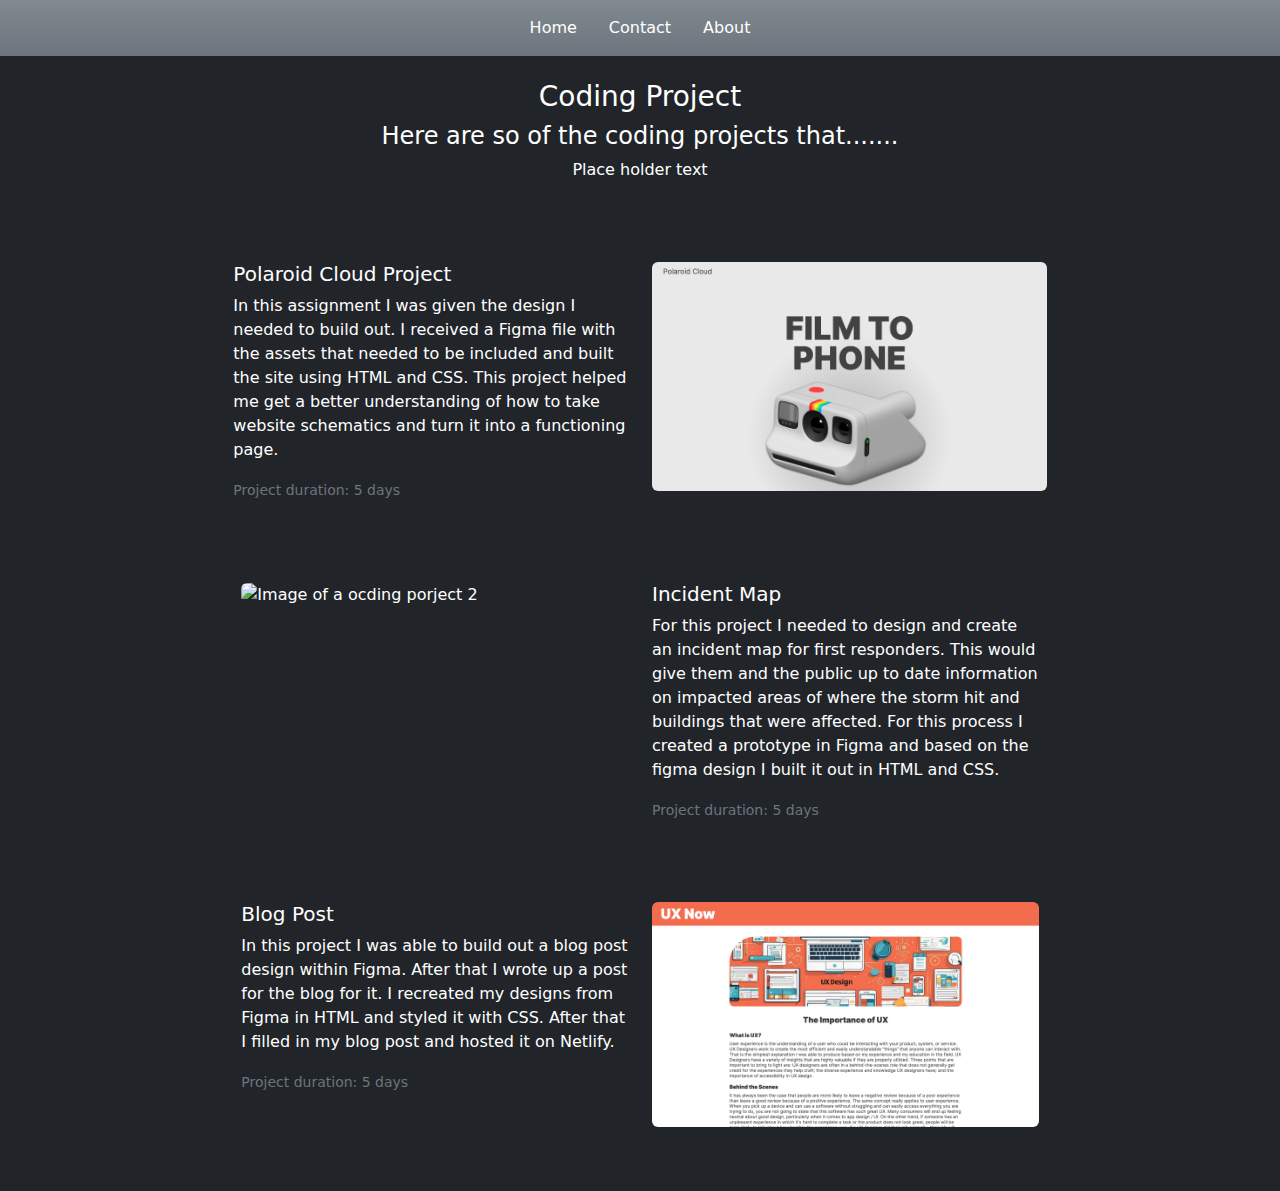
==== index.html @ 57fbea20 "update nav" ====
<!DOCTYPE html>
<html lang="en">
  <head>
    <meta charset="UTF-8">
    <meta name="viewport" content="width=device-width, initial-scale=1.0">
    <meta http-equiv="X-UA-Compatible" content="ie=edge">
    <title>Homepage</title>
    <link href="https://cdn.jsdelivr.net/npm/bootstrap@5.3.3/dist/css/bootstrap.min.css" rel="stylesheet" integrity="sha384-QWTKZyjpPEjISv5WaRU9OFeRpok6YctnYmDr5pNlyT2bRjXh0JMhjY6hW+ALEwIH" crossorigin="anonymous">
  </head>
  <body class="bg-dark text-white">
      <ul class="nav justify-content-center sticky-top bg-secondary bg-gradient text-white p-2">
        <li class="nav-item">
          <a class="nav-link active text-white" href="index.html">Home</a>
        </li>  
        <li class="nav-item">
          <a class="nav-link text-white" href="contact.html">Contact</a>
        </li>
        <li class="nav-item">
          <a class="nav-link text-white" href="about.html">About</a>
        </li>
      </ul>
    
    <div class="row justify-content-center mt-4 bg-dark text-white"> 
      <h3 class="text-center">Coding Project</h3>
      <h4 class="text-center">Here are so of the coding projects that.......</h4>
      <p class="text-center">Place holder text</p>
    </div>
      

    <div class="row justify-content-center mt-5">
      <div class="col-md-8">
        <div class="card border-0 mb-8 bg-dark text-white">
          <div class="row card-body">
            <div class="col-md-6">
              <h5 class="card-title">Polaroid Cloud Project</h5>
              <p class="card-text">In this assignment I was given the design I needed to build out. I received a Figma file with the assets that needed to be included and built the site using HTML and CSS. This project helped me get a better understanding of how to take website schematics and turn it into a functioning page.              </p>
              <p class="card-text"><small class="text-secondary">Project duration: 5 days</small></p>
            </div>
          <div class="col-sm-6">
            <img src="Project 1.png" class="img-fluid rounded" alt="Image of a coding porject 1"/>
          </div>
        </div>
      </div>
    </div>

    <div class="row justify-content-center mt-5">
      <div class="col-md-8">
        <div class="card border-0 mb-8 bg-dark text-white">
          <div class="row card-body">
            <div class="col-sm-6">
              <img src="Project2.png" class="img-fluid rounded" alt="Image of a ocding porject 2"/>
            </div>
              <div class="col-md-6">
                <h5 class="card-title">Incident Map</h5>
                <p class="card-text">For this project I needed to design and create an incident map for first responders. This would give them and the public up to date information on impacted areas of where the storm hit and buildings that were affected. For this process I created a prototype in Figma and based on the figma design I built it out in HTML and CSS.</p>
                <p class="card-text"><small class="text-secondary">Project duration: 5 days</small></p>
              </div>
          </div>
        </div>
      </div>
    </div>

    <div class="row justify-content-center mt-5 mb-5">
      <div class="col-md-8">
        <div class="card border-0 mb-8 bg-dark text-white">
          <div class="row card-body">
            <div class="col-md-6">
              <h5 class="card-title">Blog Post</h5>
              <p class="card-text">In this project I was able to build out a blog post design within Figma. After that I wrote up a post for the blog for it. I recreated my designs from Figma in HTML and styled it with CSS. After that I filled in my blog post and hosted it on Netlify.              </p>
              <p class="card-text"><small class="text-secondary">Project duration: 5 days</small></p>
            </div>
          <div class="col-sm-6">
            <img src="Project 3.png" class="img-fluid rounded" alt="Image of a coding project 3"/>
          </div>
        </div>
      </div>
    </div>

    <script src="https://cdn.jsdelivr.net/npm/bootstrap@5.3.3/dist/js/bootstrap.bundle.min.js" integrity="sha384-YvpcrYf0tY3lHB60NNkmXc5s9fDVZLESaAA55NDzOxhy9GkcIdslK1eN7N6jIeHz" crossorigin="anonymous"></script>

    <!-- Image resource https://picsum.photos/id/211/533/300 -->
  </body>
</html>
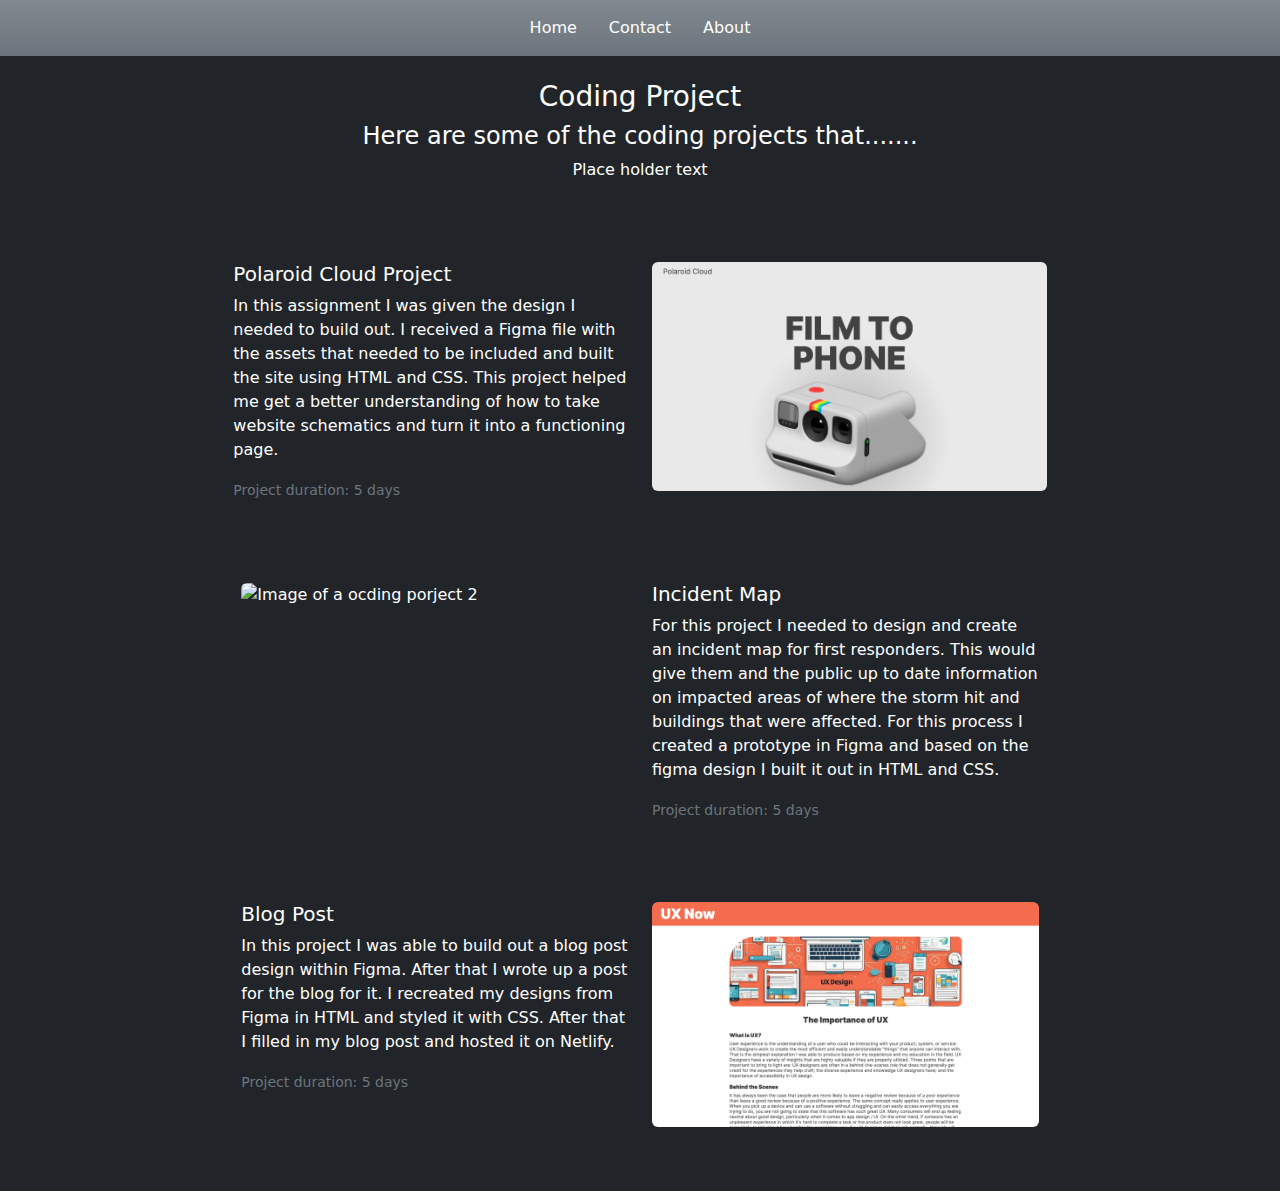
==== commit 45f0d709: "update" ====
--- a/index.html
+++ b/index.html
@@ -22,7 +22,7 @@
     
     <div class="row justify-content-center mt-4 bg-dark text-white"> 
       <h3 class="text-center">Coding Project</h3>
-      <h4 class="text-center">Here are so of the coding projects that.......</h4>
+      <h4 class="text-center">Here are some of the coding projects that.......</h4>
       <p class="text-center">Place holder text</p>
     </div>
       
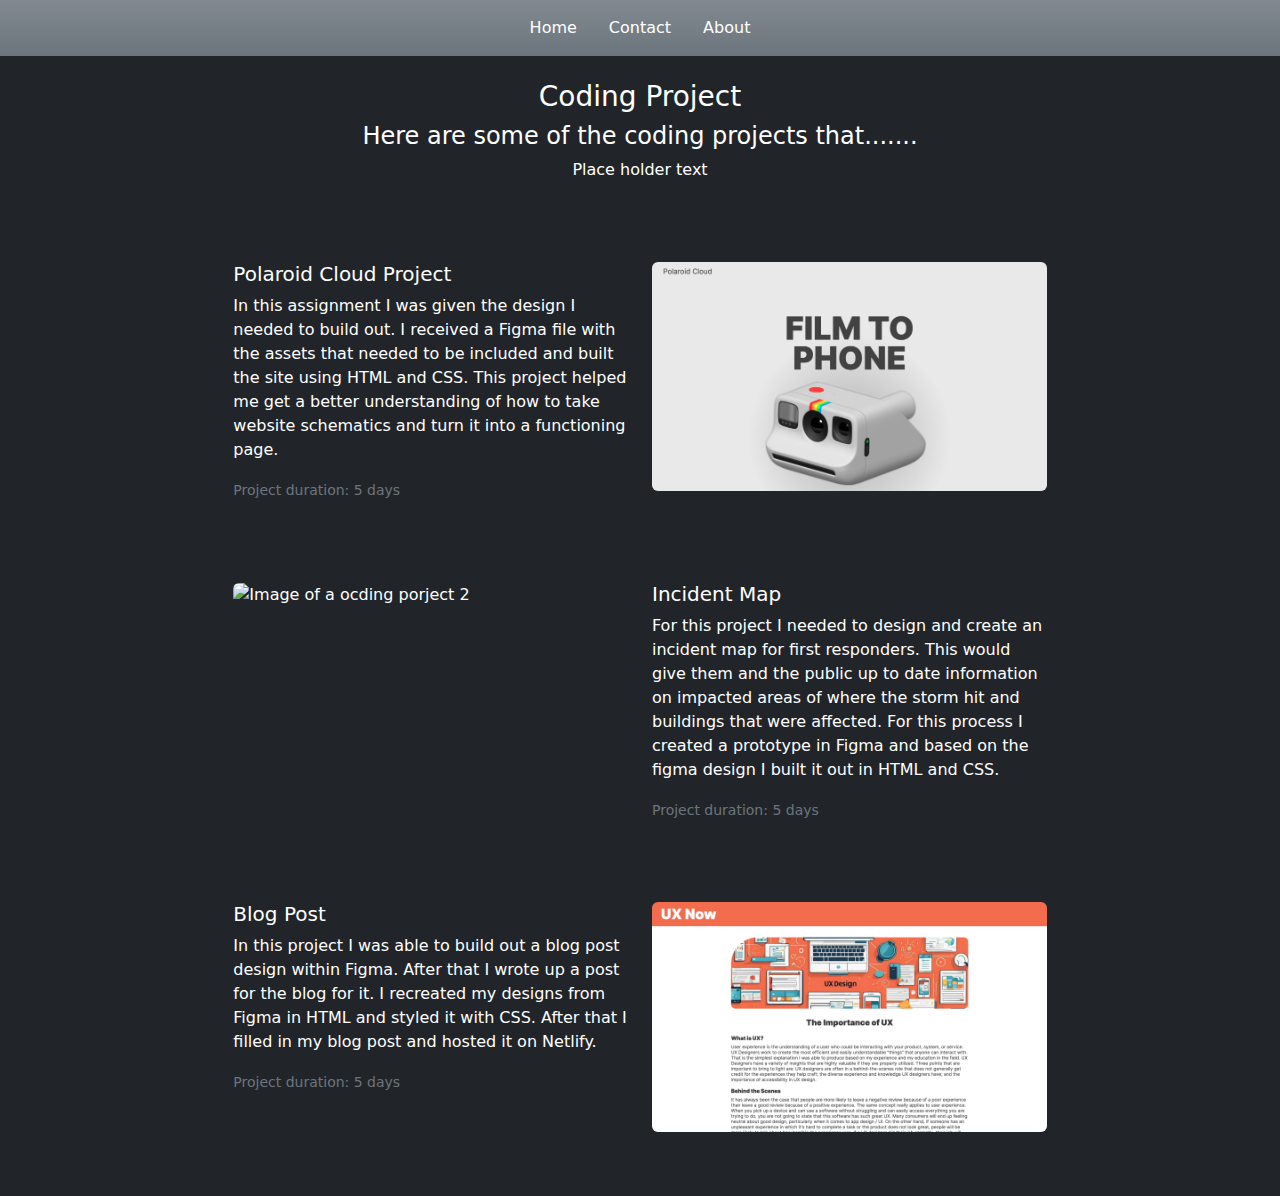
==== commit 7a621ccc: "update" ====
--- a/index.html
+++ b/index.html
@@ -36,8 +36,9 @@
               <p class="card-text">In this assignment I was given the design I needed to build out. I received a Figma file with the assets that needed to be included and built the site using HTML and CSS. This project helped me get a better understanding of how to take website schematics and turn it into a functioning page.              </p>
               <p class="card-text"><small class="text-secondary">Project duration: 5 days</small></p>
             </div>
-          <div class="col-sm-6">
-            <img src="Project 1.png" class="img-fluid rounded" alt="Image of a coding porject 1"/>
+            <div class="col-sm-6">
+              <img src="Project 1.png" class="img-fluid rounded" alt="Image of a coding porject 1"/>
+            </div>
           </div>
         </div>
       </div>
@@ -50,11 +51,11 @@
             <div class="col-sm-6">
               <img src="Project2.png" class="img-fluid rounded" alt="Image of a ocding porject 2"/>
             </div>
-              <div class="col-md-6">
-                <h5 class="card-title">Incident Map</h5>
-                <p class="card-text">For this project I needed to design and create an incident map for first responders. This would give them and the public up to date information on impacted areas of where the storm hit and buildings that were affected. For this process I created a prototype in Figma and based on the figma design I built it out in HTML and CSS.</p>
-                <p class="card-text"><small class="text-secondary">Project duration: 5 days</small></p>
-              </div>
+            <div class="col-md-6">
+              <h5 class="card-title">Incident Map</h5>
+              <p class="card-text">For this project I needed to design and create an incident map for first responders. This would give them and the public up to date information on impacted areas of where the storm hit and buildings that were affected. For this process I created a prototype in Figma and based on the figma design I built it out in HTML and CSS.</p>
+              <p class="card-text"><small class="text-secondary">Project duration: 5 days</small></p>
+            </div>
           </div>
         </div>
       </div>
@@ -69,9 +70,10 @@
               <p class="card-text">In this project I was able to build out a blog post design within Figma. After that I wrote up a post for the blog for it. I recreated my designs from Figma in HTML and styled it with CSS. After that I filled in my blog post and hosted it on Netlify.              </p>
               <p class="card-text"><small class="text-secondary">Project duration: 5 days</small></p>
             </div>
-          <div class="col-sm-6">
-            <img src="Project 3.png" class="img-fluid rounded" alt="Image of a coding project 3"/>
-          </div>
+            <div class="col-sm-6">
+              <img src="Project 3.png" class="img-fluid rounded" alt="Image of a coding project 3"/>
+            </div>
+         </div>
         </div>
       </div>
     </div>
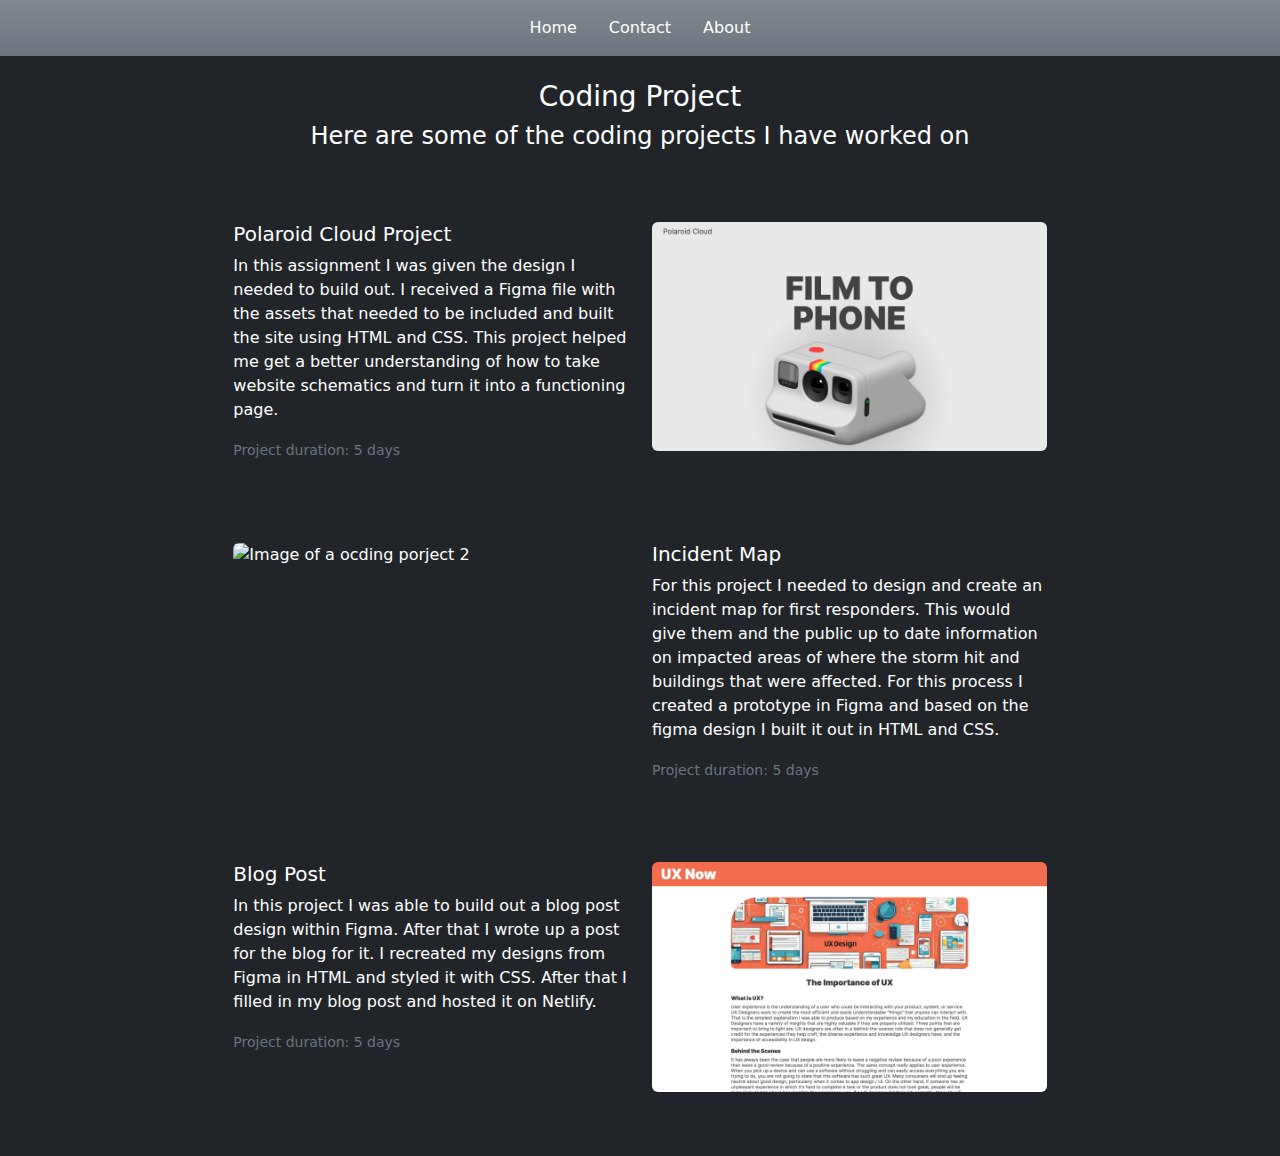
==== commit 5040cb91: "update" ====
--- a/index.html
+++ b/index.html
@@ -22,8 +22,7 @@
     
     <div class="row justify-content-center mt-4 bg-dark text-white"> 
       <h3 class="text-center">Coding Project</h3>
-      <h4 class="text-center">Here are some of the coding projects that.......</h4>
-      <p class="text-center">Place holder text</p>
+      <h4 class="text-center">Here are some of the coding projects I have worked on</h4>
     </div>
       
 
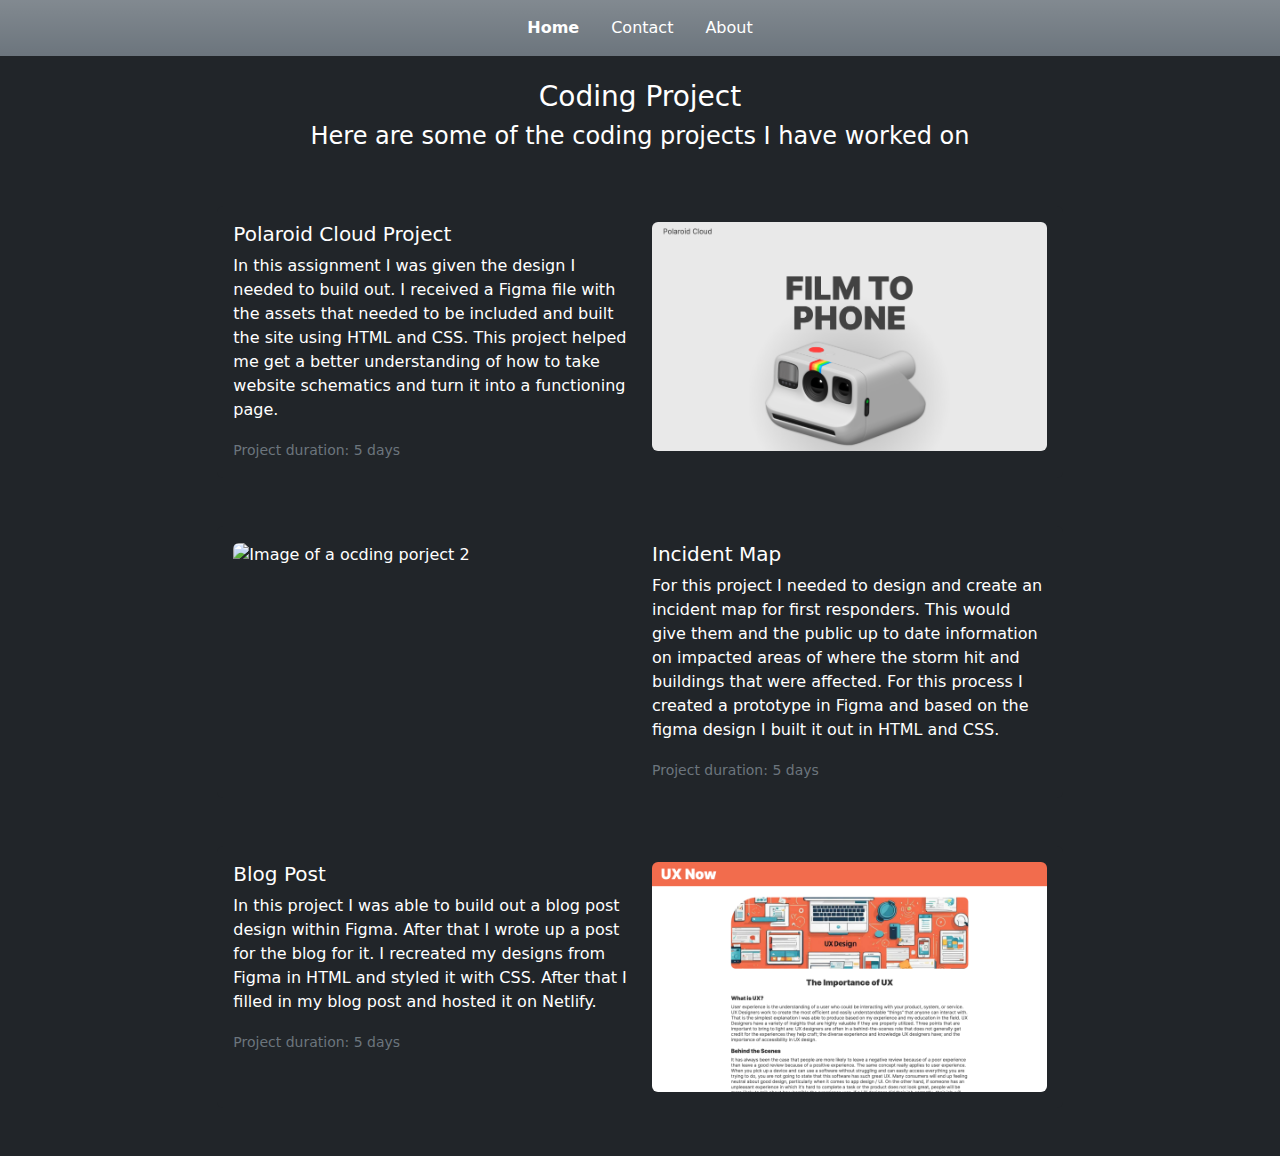
==== commit b5d3abd6: "test" ====
--- a/index.html
+++ b/index.html
@@ -10,7 +10,7 @@
   <body class="bg-dark text-white">
       <ul class="nav justify-content-center sticky-top bg-secondary bg-gradient text-white p-2">
         <li class="nav-item">
-          <a class="nav-link active text-white" href="index.html">Home</a>
+          <a class="nav-link active text-white fw-bold" href="index.html">Home</a>
         </li>  
         <li class="nav-item">
           <a class="nav-link text-white" href="contact.html">Contact</a>
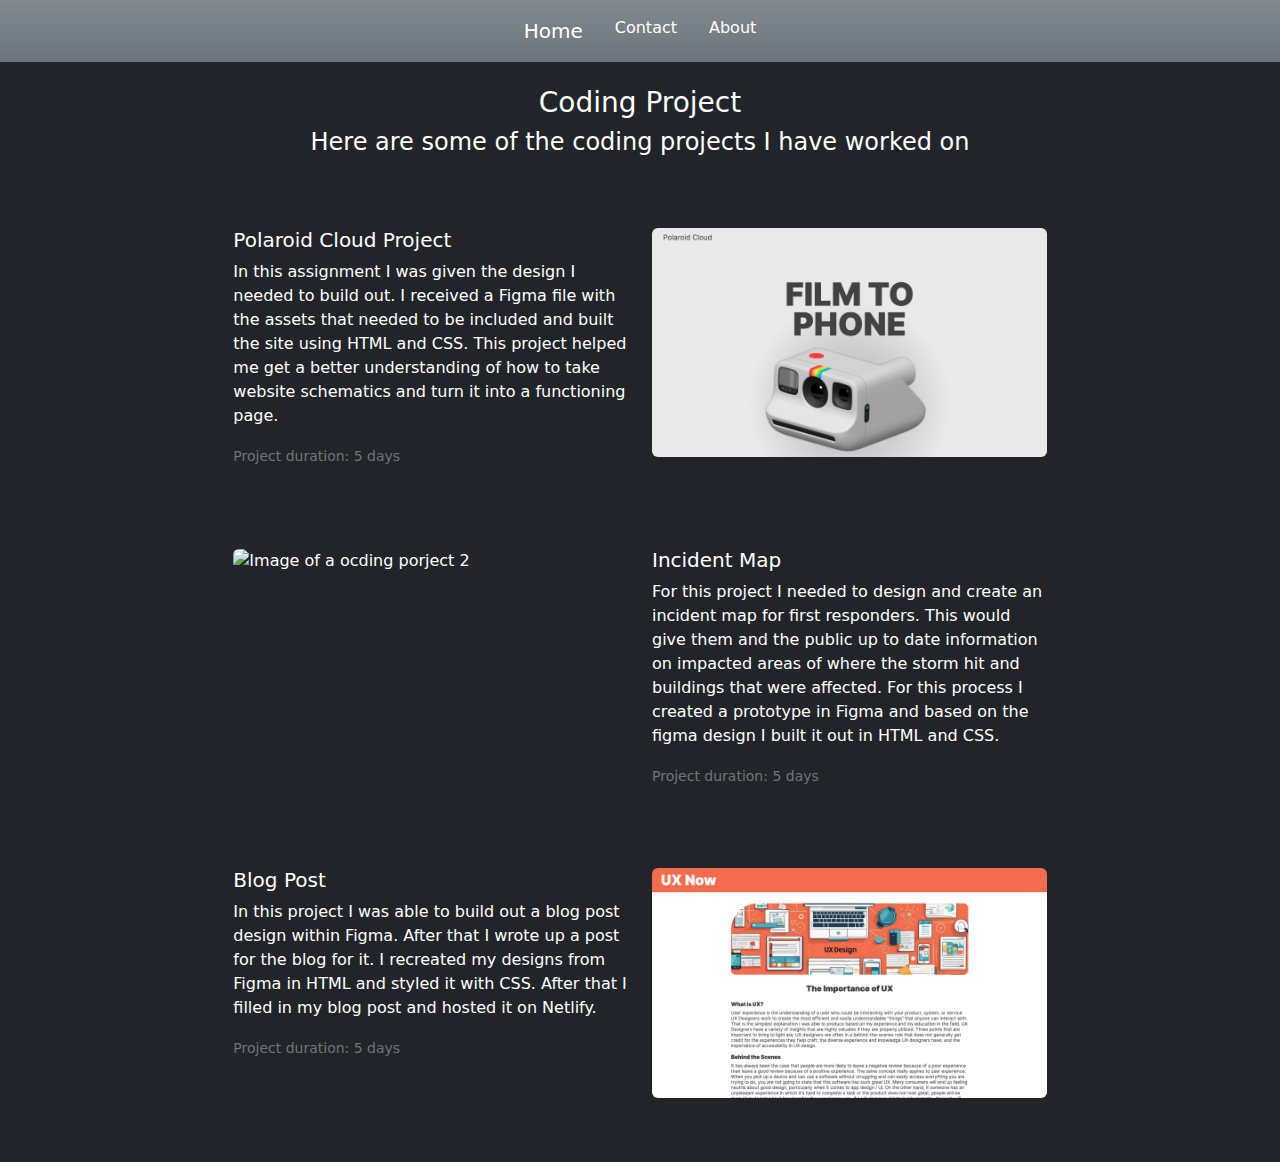
==== commit 53ac015e: "update" ====
--- a/index.html
+++ b/index.html
@@ -10,7 +10,7 @@
   <body class="bg-dark text-white">
       <ul class="nav justify-content-center sticky-top bg-secondary bg-gradient text-white p-2">
         <li class="nav-item">
-          <a class="nav-link active text-white fw-bold" href="index.html">Home</a>
+          <a class="nav-link active text-white fs-5" href="index.html">Home</a>
         </li>  
         <li class="nav-item">
           <a class="nav-link text-white" href="contact.html">Contact</a>
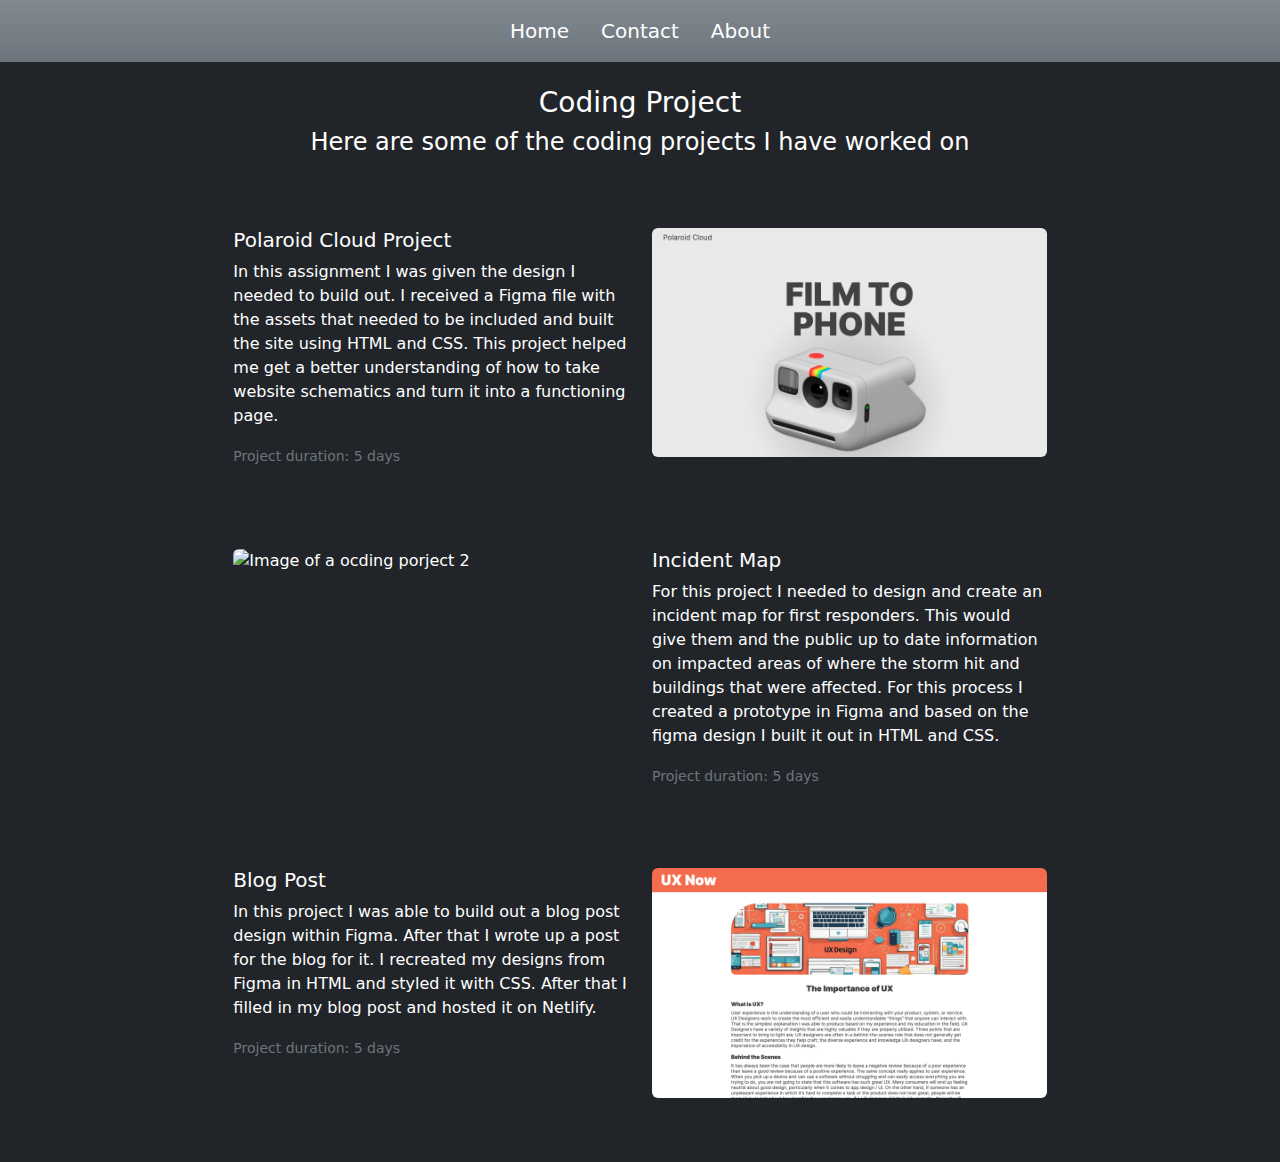
==== commit bcc8ba62: "update" ====
--- a/index.html
+++ b/index.html
@@ -13,10 +13,10 @@
           <a class="nav-link active text-white fs-5" href="index.html">Home</a>
         </li>  
         <li class="nav-item">
-          <a class="nav-link text-white" href="contact.html">Contact</a>
+          <a class="nav-link text-white fs-5" href="contact.html">Contact</a>
         </li>
         <li class="nav-item">
-          <a class="nav-link text-white" href="about.html">About</a>
+          <a class="nav-link text-white fs-5" href="about.html">About</a>
         </li>
       </ul>
     
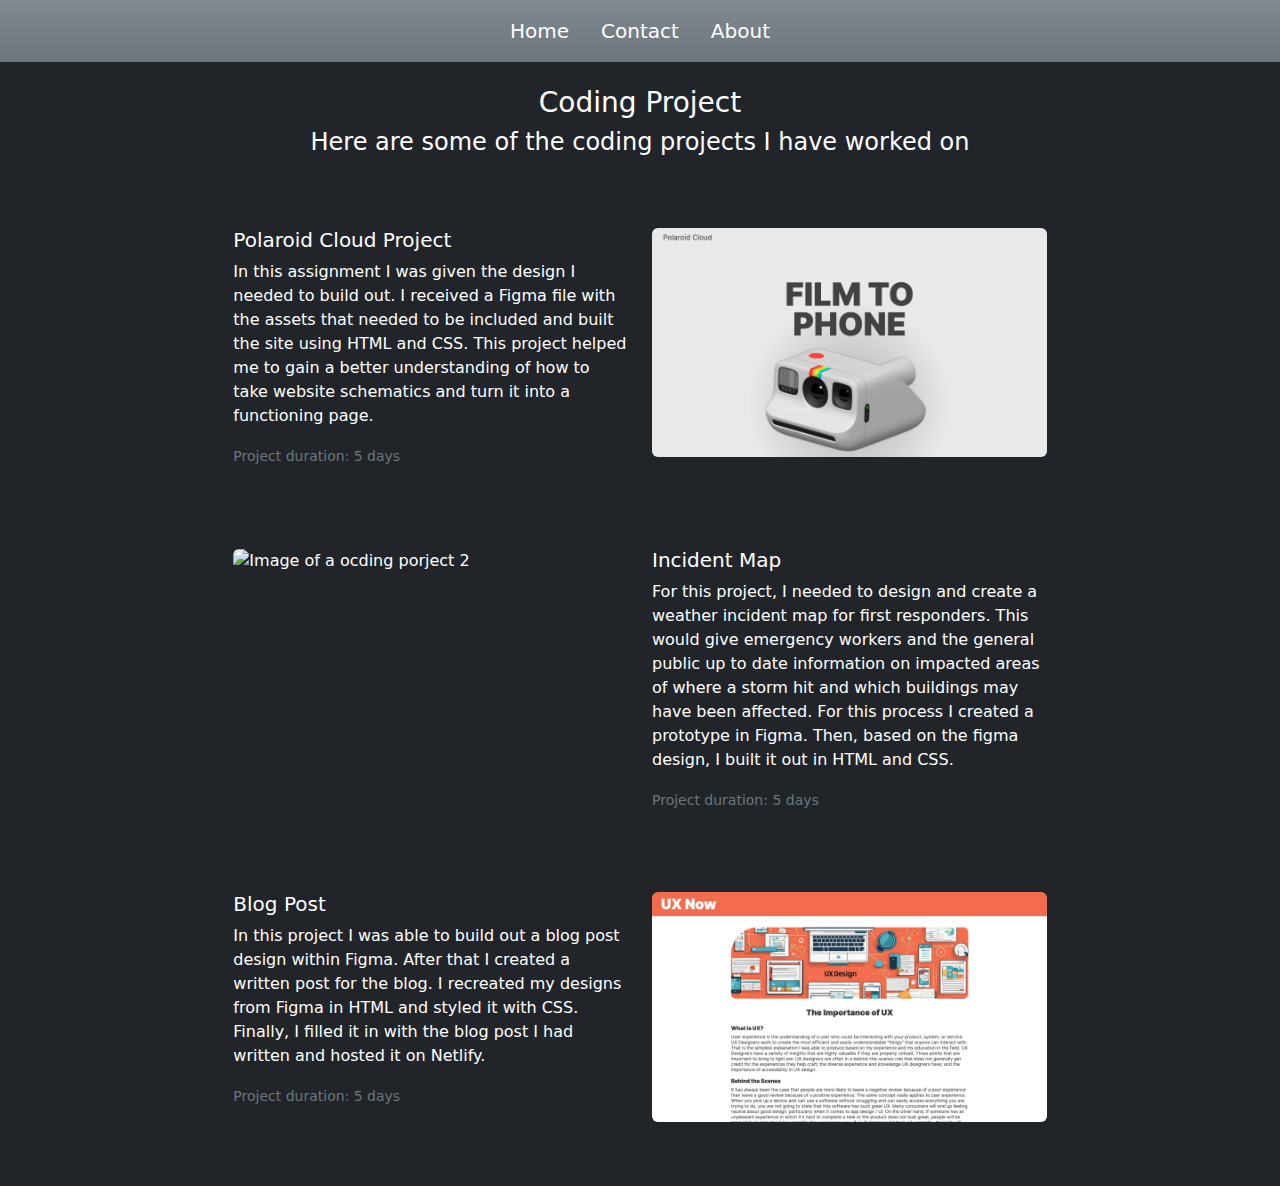
==== commit 556d2235: "final update" ====
--- a/index.html
+++ b/index.html
@@ -32,7 +32,7 @@
           <div class="row card-body">
             <div class="col-md-6">
               <h5 class="card-title">Polaroid Cloud Project</h5>
-              <p class="card-text">In this assignment I was given the design I needed to build out. I received a Figma file with the assets that needed to be included and built the site using HTML and CSS. This project helped me get a better understanding of how to take website schematics and turn it into a functioning page.              </p>
+              <p class="card-text">In this assignment I was given the design I needed to build out. I received a Figma file with the assets that needed to be included and built the site using HTML and CSS. This project helped me to gain a better understanding of how to take website schematics and turn it into a functioning page.</p>
               <p class="card-text"><small class="text-secondary">Project duration: 5 days</small></p>
             </div>
             <div class="col-sm-6">
@@ -52,7 +52,7 @@
             </div>
             <div class="col-md-6">
               <h5 class="card-title">Incident Map</h5>
-              <p class="card-text">For this project I needed to design and create an incident map for first responders. This would give them and the public up to date information on impacted areas of where the storm hit and buildings that were affected. For this process I created a prototype in Figma and based on the figma design I built it out in HTML and CSS.</p>
+              <p class="card-text">For this project, I needed to design and create a weather incident map for first responders. This would give emergency workers and the general public up to date information on impacted areas of where a storm hit and which buildings may have been affected. For this process I created a prototype in Figma. Then, based on the figma design, I built it out in HTML and CSS.</p>
               <p class="card-text"><small class="text-secondary">Project duration: 5 days</small></p>
             </div>
           </div>
@@ -66,7 +66,7 @@
           <div class="row card-body">
             <div class="col-md-6">
               <h5 class="card-title">Blog Post</h5>
-              <p class="card-text">In this project I was able to build out a blog post design within Figma. After that I wrote up a post for the blog for it. I recreated my designs from Figma in HTML and styled it with CSS. After that I filled in my blog post and hosted it on Netlify.              </p>
+              <p class="card-text">In this project I was able to build out a blog post design within Figma. After that I created a written post for the blog. I recreated my designs from Figma in HTML and styled it with CSS. Finally, I filled it in with the blog post I had written and hosted it on Netlify.</p>
               <p class="card-text"><small class="text-secondary">Project duration: 5 days</small></p>
             </div>
             <div class="col-sm-6">
